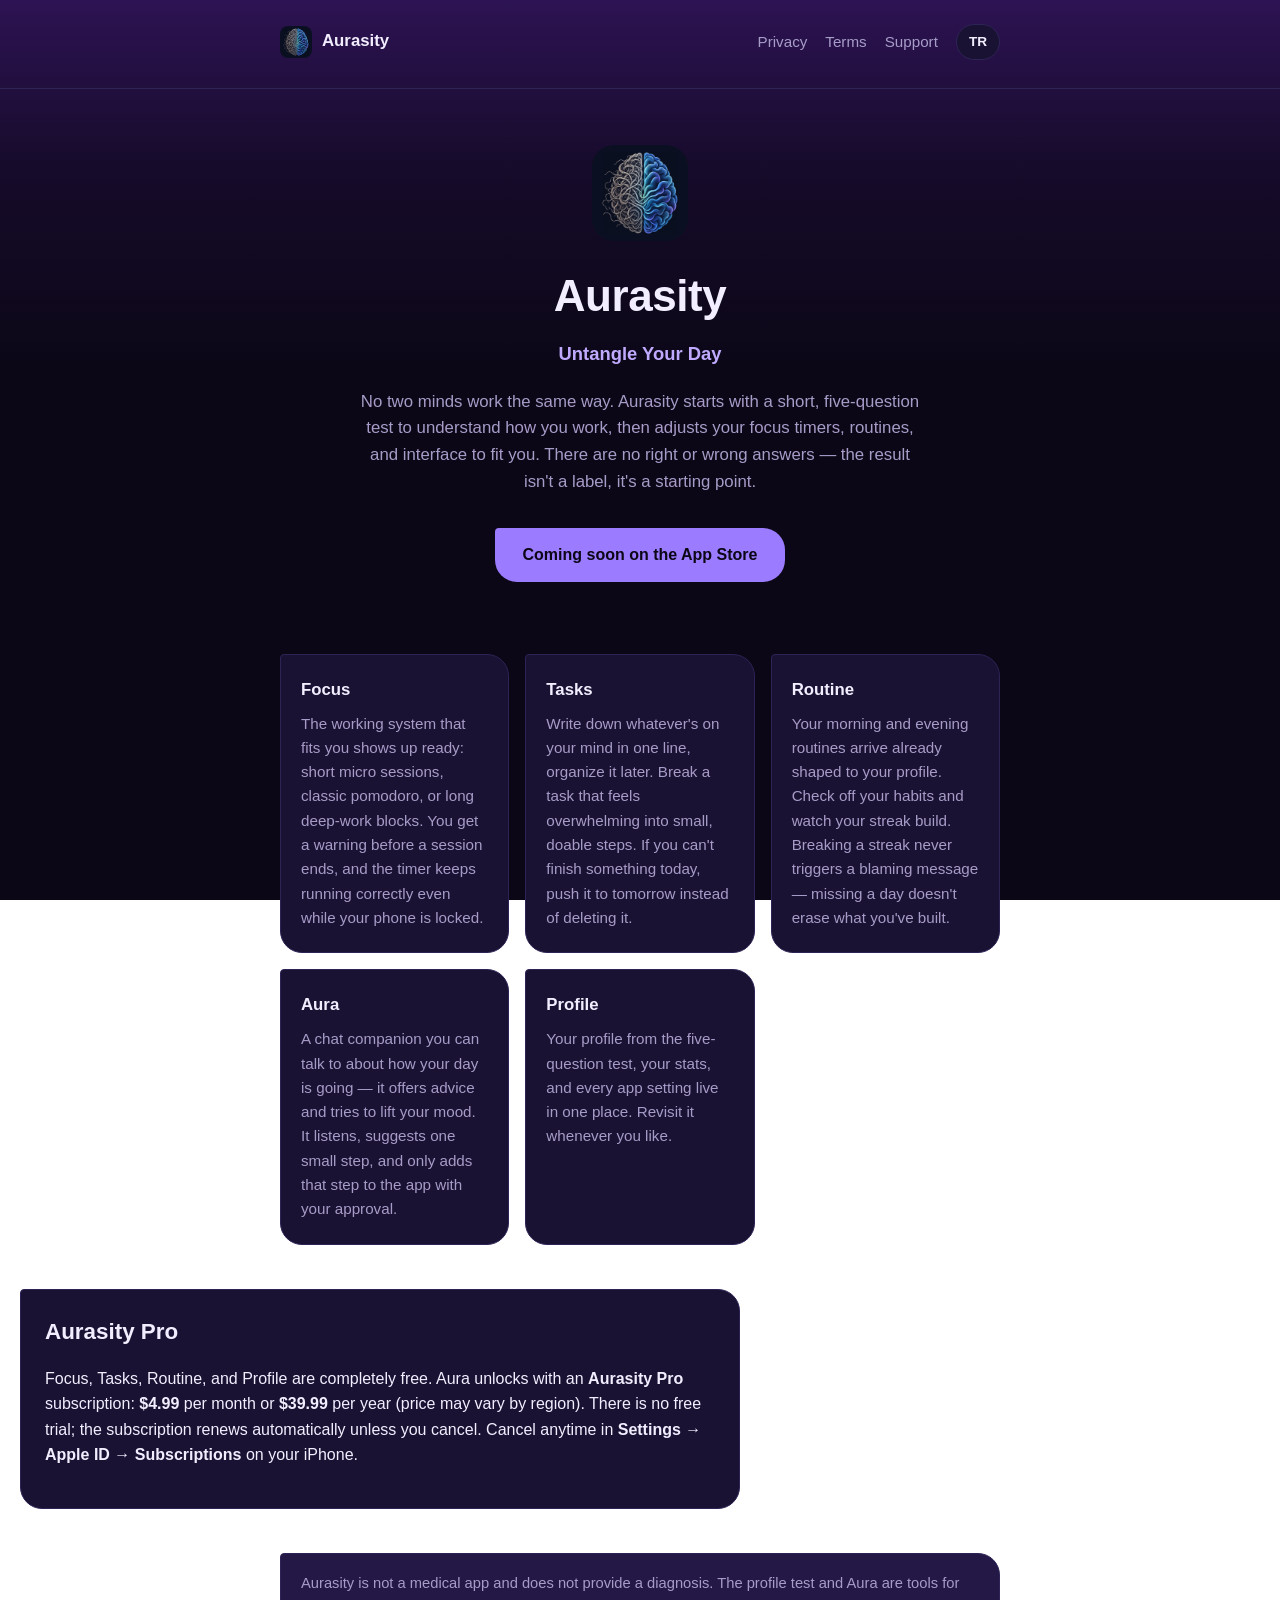
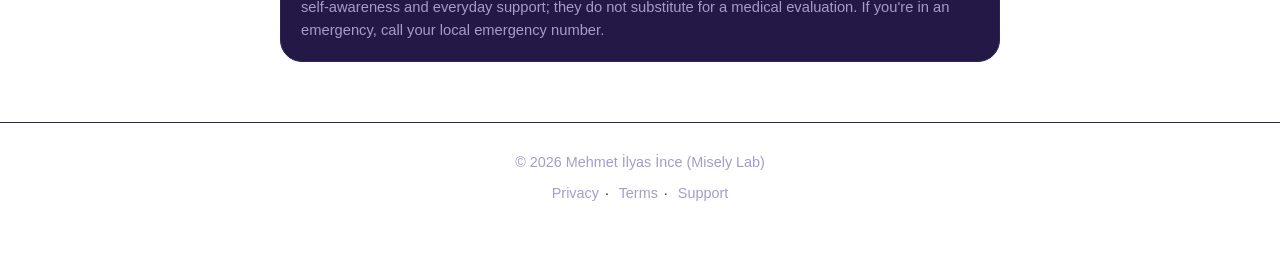
==== en/index.html @ bc2e3e14 "Aurasity sitesi: tanıtım, gizlilik, şartlar, destek (TR/EN) Co-Authored-By: Claude Opus 5.5 (1M cont" ====
<!DOCTYPE html>
<html lang="en">
<head>
<meta charset="UTF-8">
<meta name="viewport" content="width=device-width, initial-scale=1">
<title>Aurasity: Untangle Your Day</title>
<meta name="description" content="Aurasity first learns how you work, then adjusts itself to you — a focus, task, and routine app that starts with a short five-question profile.">
<link rel="icon" type="image/png" href="../assets/favicon.png">
<link rel="canonical" href="https://inceilyas.github.io/aurasity/en/">
<link rel="alternate" hreflang="tr" href="https://inceilyas.github.io/aurasity/">
<link rel="alternate" hreflang="en" href="https://inceilyas.github.io/aurasity/en/">
<link rel="stylesheet" href="../assets/style.css">
</head>
<body>
<header class="site-header">
  <div class="wrap">
    <a class="brand" href="./">
      <img src="../assets/logo.png" alt="Aurasity logo" width="32" height="32">
      Aurasity
    </a>
    <nav class="top-nav" aria-label="Site navigation">
      <a href="privacy/">Privacy</a>
      <a href="terms/">Terms</a>
      <a href="support/">Support</a>
      <a class="lang-switch" href="../" hreflang="tr">TR</a>
    </nav>
  </div>
</header>

<main>
  <section class="hero wrap">
    <img class="hero-logo" src="../assets/logo.png" alt="Aurasity logo">
    <h1>Aurasity</h1>
    <p class="tagline">Untangle Your Day</p>
    <p class="lead">
      No two minds work the same way. Aurasity starts with a short,
      five-question test to understand how you work, then adjusts your
      focus timers, routines, and interface to fit you. There are no
      right or wrong answers — the result isn't a label, it's a starting
      point.
    </p>
    <div class="cta-row">
      <a class="btn-store" href="#">Coming soon on the App Store</a>
    </div>
  </section>

  <section class="wrap">
    <div class="features">
      <div class="feature-card">
        <h3>Focus</h3>
        <p>
          The working system that fits you shows up ready: short micro
          sessions, classic pomodoro, or long deep-work blocks. You get a
          warning before a session ends, and the timer keeps running
          correctly even while your phone is locked.
        </p>
      </div>
      <div class="feature-card">
        <h3>Tasks</h3>
        <p>
          Write down whatever's on your mind in one line, organize it
          later. Break a task that feels overwhelming into small,
          doable steps. If you can't finish something today, push it to
          tomorrow instead of deleting it.
        </p>
      </div>
      <div class="feature-card">
        <h3>Routine</h3>
        <p>
          Your morning and evening routines arrive already shaped to
          your profile. Check off your habits and watch your streak
          build. Breaking a streak never triggers a blaming message —
          missing a day doesn't erase what you've built.
        </p>
      </div>
      <div class="feature-card">
        <h3>Aura</h3>
        <p>
          A chat companion you can talk to about how your day is going —
          it offers advice and tries to lift your mood. It listens,
          suggests one small step, and only adds that step to the app
          with your approval.
        </p>
      </div>
      <div class="feature-card">
        <h3>Profile</h3>
        <p>
          Your profile from the five-question test, your stats, and
          every app setting live in one place. Revisit it whenever you
          like.
        </p>
      </div>
    </div>
  </section>

  <section class="block wrap">
    <div class="card">
      <h2>Aurasity Pro</h2>
      <p>
        Focus, Tasks, Routine, and Profile are completely free. Aura
        unlocks with an <strong>Aurasity Pro</strong> subscription: <strong>$4.99</strong>
        per month or <strong>$39.99</strong> per year (price may vary by
        region). There is no free trial; the subscription renews
        automatically unless you cancel. Cancel anytime in
        <strong>Settings → Apple ID → Subscriptions</strong> on your
        iPhone.
      </p>
    </div>
  </section>

  <section class="wrap">
    <div class="disclaimer">
      Aurasity is not a medical app and does not provide a diagnosis. The
      profile test and Aura are tools for self-awareness and everyday
      support; they do not substitute for a medical evaluation. If you're
      in an emergency, call your local emergency number.
    </div>
  </section>
</main>

<footer class="site-footer">
  <div class="wrap">
    <div>© 2026 Mehmet İlyas İnce (Misely Lab)</div>
    <div class="footer-links">
      <a href="privacy/">Privacy</a><span>·</span>
      <a href="terms/">Terms</a><span>·</span>
      <a href="support/">Support</a>
    </div>
  </div>
</footer>
</body>
</html>
---- assets/style.css ----
/* Aurasity — statik tanıtım/hukuk sitesi
   Koyu tema, mor → siyah gradyan. Renkler neura/DesignSystem/Theme.swift
   içindeki Palette ile eşleşir. */

:root {
  --bg-top: #2d1353;
  --bg-mid: #160b2a;
  --bg-bottom: #0b0716;
  --surface: #1a1233;
  --surface-muted: #241946;
  --text: #f2eeff;
  --text-secondary: #a79cc8;
  --accent: #9b7bff;
  --accent-strong: #c0aaff;
  --divider: #2e2356;
  --on-accent: #0b0716;
  --max-width: 760px;
}

* {
  box-sizing: border-box;
}

html {
  -webkit-text-size-adjust: 100%;
}

body {
  margin: 0;
  padding: 0;
  min-height: 100vh;
  background: linear-gradient(
    to bottom,
    var(--bg-top) 0%,
    var(--bg-mid) 19%,
    var(--bg-bottom) 42%,
    var(--bg-bottom) 100%
  );
  background-attachment: fixed;
  color: var(--text);
  font-family: -apple-system, BlinkMacSystemFont, "Segoe UI", Roboto, Helvetica,
    Arial, sans-serif;
  line-height: 1.6;
  -webkit-font-smoothing: antialiased;
}

a {
  color: var(--accent-strong);
  text-decoration-color: rgba(192, 170, 255, 0.4);
}

a:hover,
a:focus {
  text-decoration-color: currentColor;
}

.wrap {
  max-width: var(--max-width);
  margin: 0 auto;
  padding: 0 20px;
}

/* Header */

.site-header {
  padding: 24px 0 8px;
  border-bottom: 1px solid var(--divider);
}

.site-header .wrap {
  display: flex;
  align-items: center;
  justify-content: space-between;
  flex-wrap: wrap;
  gap: 12px;
  padding-bottom: 20px;
}

.brand {
  display: flex;
  align-items: center;
  gap: 10px;
  text-decoration: none;
  color: var(--text);
  font-weight: 600;
  font-size: 1.05rem;
}

.brand img {
  width: 32px;
  height: 32px;
  border-radius: 8px;
  display: block;
}

nav.top-nav {
  display: flex;
  align-items: center;
  gap: 18px;
  flex-wrap: wrap;
  font-size: 0.95rem;
}

nav.top-nav a {
  color: var(--text-secondary);
  text-decoration: none;
}

nav.top-nav a:hover {
  color: var(--text);
}

.lang-switch {
  display: inline-flex;
  align-items: center;
  gap: 6px;
  padding: 6px 12px;
  border-radius: 999px;
  border: 1px solid var(--divider);
  background: var(--surface);
  color: var(--text) !important;
  font-weight: 600;
  font-size: 0.85rem;
}

/* Hero */

.hero {
  padding: 56px 0 32px;
  text-align: center;
}

.hero-logo {
  width: 96px;
  height: 96px;
  border-radius: 22px;
  margin: 0 auto 20px;
  display: block;
}

.hero h1 {
  font-size: clamp(2rem, 6vw, 2.75rem);
  margin: 0 0 8px;
  letter-spacing: -0.01em;
}

.hero .tagline {
  color: var(--accent-strong);
  font-size: 1.15rem;
  font-weight: 600;
  margin: 0 0 20px;
}

.hero .tagline-tr {
  color: var(--text-secondary);
  font-size: 1rem;
  margin: -14px 0 20px;
}

.hero p.lead {
  max-width: 560px;
  margin: 0 auto;
  color: var(--text-secondary);
  font-size: 1.05rem;
}

.cta-row {
  margin-top: 32px;
  display: flex;
  justify-content: center;
}

.btn-store {
  display: inline-block;
  padding: 14px 28px;
  border-radius: 4px 22px 22px 22px;
  background: var(--accent);
  color: var(--on-accent);
  font-weight: 700;
  text-decoration: none;
  font-size: 1rem;
}

.btn-store:hover {
  background: var(--accent-strong);
}

/* Feature grid */

.features {
  display: grid;
  grid-template-columns: repeat(auto-fit, minmax(220px, 1fr));
  gap: 16px;
  margin: 40px 0;
}

.feature-card {
  background: var(--surface);
  border: 1px solid var(--divider);
  border-radius: 4px 22px 22px 22px;
  padding: 22px 20px;
}

.feature-card h3 {
  margin: 0 0 8px;
  font-size: 1.05rem;
  color: var(--text);
}

.feature-card p {
  margin: 0;
  color: var(--text-secondary);
  font-size: 0.95rem;
}

/* Sections */

section.block {
  margin: 44px 0;
}

section.block h2 {
  font-size: 1.4rem;
  margin: 0 0 14px;
}

.card {
  background: var(--surface);
  border: 1px solid var(--divider);
  border-radius: 4px 22px 22px 22px;
  padding: 24px;
}

.disclaimer {
  margin: 40px 0;
  padding: 18px 20px;
  border-radius: 4px 22px 22px 22px;
  background: var(--surface-muted);
  border: 1px solid var(--divider);
  color: var(--text-secondary);
  font-size: 0.92rem;
}

/* Footer */

footer.site-footer {
  border-top: 1px solid var(--divider);
  margin-top: 60px;
  padding: 28px 0 48px;
  color: var(--text-secondary);
  font-size: 0.9rem;
  text-align: center;
}

footer.site-footer a {
  color: var(--text-secondary);
  text-decoration: none;
}

footer.site-footer a:hover {
  color: var(--text);
}

footer.site-footer .footer-links {
  margin-top: 8px;
}

footer.site-footer .footer-links span {
  padding: 0 6px;
  color: var(--divider);
}

/* Legal / document pages */

.doc {
  padding: 40px 0 20px;
}

.doc h1 {
  font-size: 1.9rem;
  margin: 0 0 4px;
}

.doc .updated {
  color: var(--text-secondary);
  font-size: 0.9rem;
  margin: 0 0 32px;
}

.doc h2 {
  font-size: 1.25rem;
  margin: 36px 0 12px;
  border-top: 1px solid var(--divider);
  padding-top: 24px;
}

.doc h2:first-of-type {
  border-top: none;
  padding-top: 0;
}

.doc h3 {
  font-size: 1.05rem;
  margin: 20px 0 8px;
  color: var(--accent-strong);
}

.doc p,
.doc li {
  color: var(--text-secondary);
  font-size: 0.98rem;
}

.doc strong {
  color: var(--text);
}

.doc ul,
.doc ol {
  padding-left: 22px;
}

.doc table {
  width: 100%;
  border-collapse: collapse;
  margin: 16px 0;
  font-size: 0.92rem;
}

.doc th,
.doc td {
  text-align: left;
  padding: 10px 12px;
  border: 1px solid var(--divider);
  color: var(--text-secondary);
  vertical-align: top;
}

.doc th {
  color: var(--text);
  background: var(--surface);
}

.summary-box {
  background: var(--surface);
  border: 1px solid var(--divider);
  border-radius: 4px 22px 22px 22px;
  padding: 20px 22px;
  margin-bottom: 32px;
}

.summary-box ul {
  margin: 0;
}

/* FAQ (support page) */

details.faq {
  background: var(--surface);
  border: 1px solid var(--divider);
  border-radius: 4px 18px 18px 18px;
  margin-bottom: 12px;
  padding: 4px 18px;
}

details.faq summary {
  cursor: pointer;
  padding: 14px 0;
  font-weight: 600;
  color: var(--text);
  list-style: none;
}

details.faq summary::-webkit-details-marker {
  display: none;
}

details.faq summary::before {
  content: "+ ";
  color: var(--accent-strong);
}

details.faq[open] summary::before {
  content: "– ";
}

details.faq p {
  margin: 0 0 16px;
  color: var(--text-secondary);
}

@media (max-width: 480px) {
  .site-header .wrap {
    padding-bottom: 16px;
  }

  .hero {
    padding: 40px 0 24px;
  }

  .card,
  .feature-card,
  .summary-box {
    padding: 18px;
  }
}
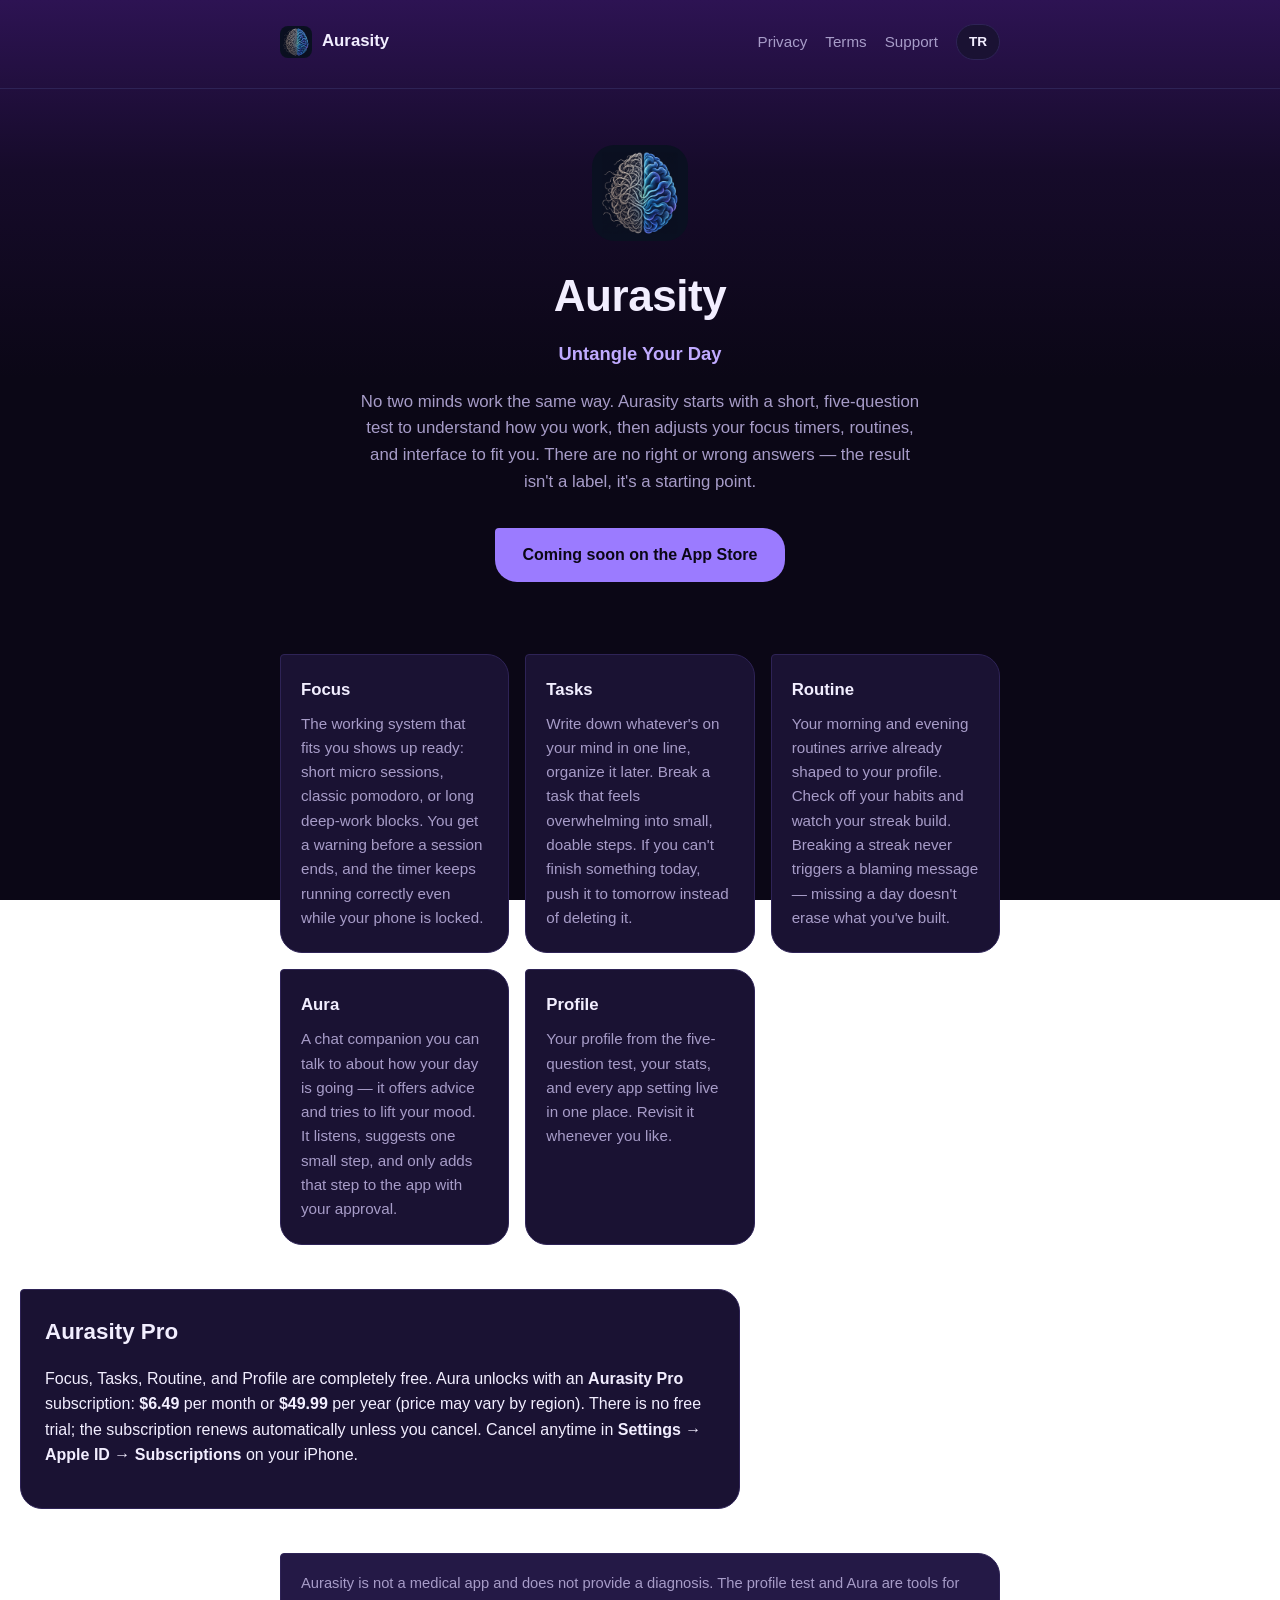
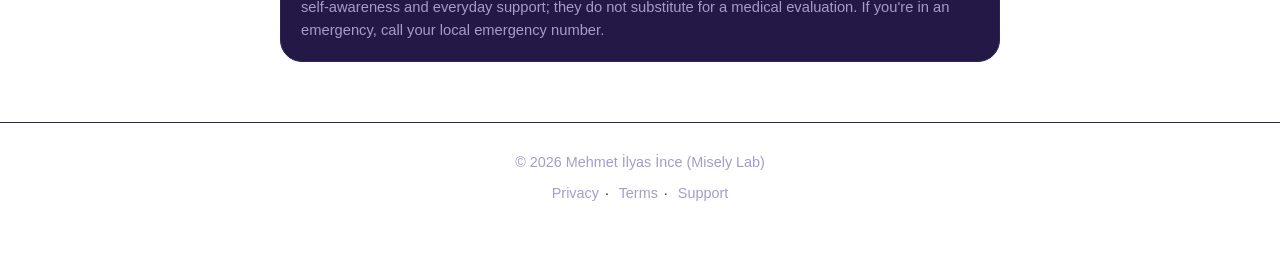
==== commit 1e081278: "Fiyatlar: aylık $6,49, yıllık $49,99 Co-Authored-By: Claude Opus 5.5 (1M context) <noreply@anthropic" ====
--- a/en/index.html
+++ b/en/index.html
@@ -98,8 +98,8 @@
       <h2>Aurasity Pro</h2>
       <p>
         Focus, Tasks, Routine, and Profile are completely free. Aura
-        unlocks with an <strong>Aurasity Pro</strong> subscription: <strong>$4.99</strong>
-        per month or <strong>$39.99</strong> per year (price may vary by
+        unlocks with an <strong>Aurasity Pro</strong> subscription: <strong>$6.49</strong>
+        per month or <strong>$49.99</strong> per year (price may vary by
         region). There is no free trial; the subscription renews
         automatically unless you cancel. Cancel anytime in
         <strong>Settings → Apple ID → Subscriptions</strong> on your
